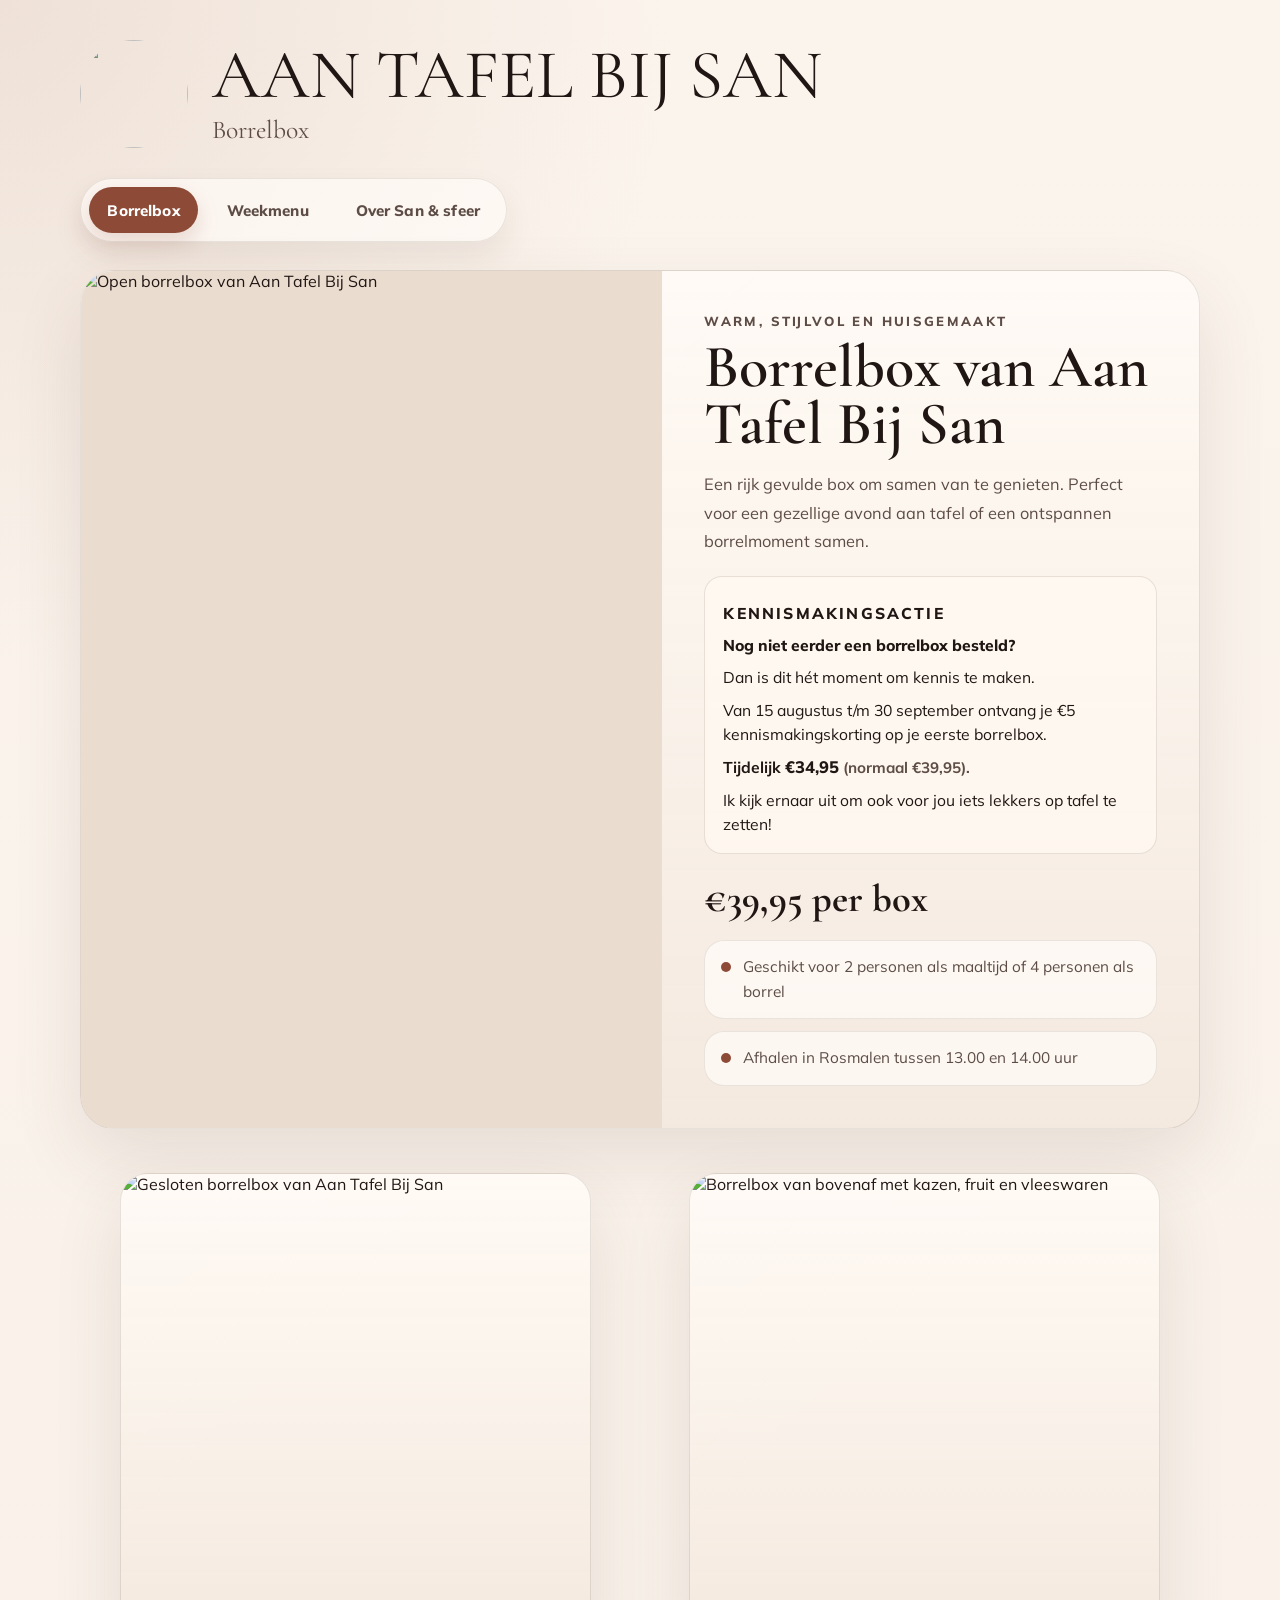
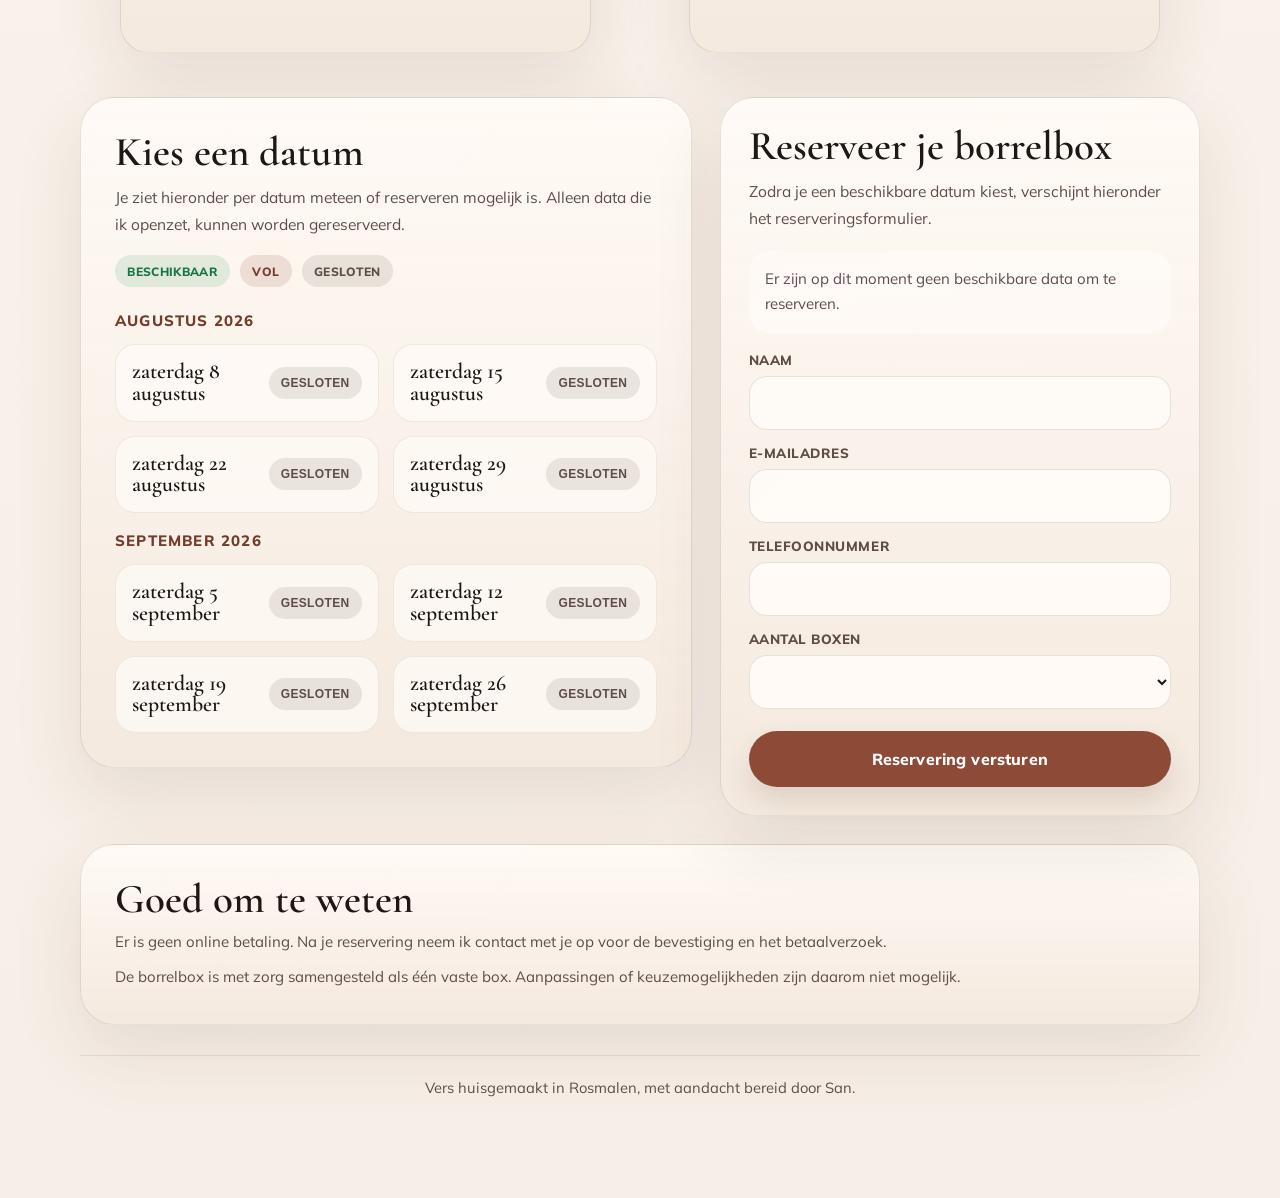
==== index.html @ 5b6b00ec "Make borrelbox the homepage" ====
<!doctype html>
<html lang="nl">
  <head>
    <meta charset="UTF-8" />
    <meta name="viewport" content="width=device-width, initial-scale=1.0" />
    <title>Borrelbox in Rosmalen | Aan Tafel Bij San</title>
    <meta
      name="description"
      content="Reserveer een warme en stijlvolle borrelbox van Aan Tafel Bij San in Rosmalen."
    />
    <link rel="preconnect" href="https://fonts.googleapis.com" />
    <link rel="preconnect" href="https://fonts.gstatic.com" crossorigin />
    <link
      href="https://fonts.googleapis.com/css2?family=Cormorant+Garamond:wght@400;500;600;700&family=Mulish:wght@400;600;700;800&display=swap"
      rel="stylesheet"
    />
    <link rel="stylesheet" href="styles.css?v=20260617-borrelbox" />
    <style>
      .page {
        padding: 40px 0 84px;
      }

      .brand-header {
        margin-bottom: 30px;
      }

      .top-nav {
        display: flex;
        justify-content: flex-start;
        margin: 0 0 28px;
      }

      .top-tabs {
        display: inline-flex;
        flex-wrap: wrap;
        gap: 10px;
        padding: 8px;
        border: 1px solid rgba(63, 42, 34, 0.1);
        border-radius: 999px;
        background: rgba(255, 251, 247, 0.72);
        box-shadow: 0 14px 30px rgba(79, 54, 42, 0.08);
      }

      .top-tab {
        display: inline-flex;
        align-items: center;
        justify-content: center;
        min-height: 46px;
        padding: 0.78rem 1.15rem;
        border-radius: 999px;
        color: var(--muted);
        text-decoration: none;
        font-size: 0.95rem;
        font-weight: 800;
        letter-spacing: 0.01em;
        transition:
          transform 160ms ease,
          background 160ms ease,
          color 160ms ease;
      }

      .top-tab:hover,
      .top-tab:focus-visible {
        transform: translateY(-2px);
        color: var(--ink);
      }

      .top-tab.is-active {
        background: var(--instagram);
        color: #fff;
        box-shadow: 0 10px 22px rgba(141, 74, 54, 0.18);
      }

      .borrel-layout {
        display: grid;
        gap: 28px;
      }

      .borrel-hero,
      .availability-card,
      .reservation-card,
      .borrel-note {
        border: 1px solid var(--line);
        border-radius: 34px;
        box-shadow: var(--shadow);
        background:
          linear-gradient(180deg, rgba(255, 250, 245, 0.96), rgba(243, 232, 221, 0.9)),
          linear-gradient(135deg, rgba(255, 255, 255, 0.35), transparent 40%);
      }

      .borrel-hero {
        display: grid;
        grid-template-columns: minmax(0, 1.04fr) minmax(320px, 0.96fr);
        overflow: hidden;
      }

      .borrel-photo {
        min-height: 100%;
        max-height: 420px;
        background: #eadccf;
      }

      .borrel-photo img {
        display: block;
        width: 100%;
        height: 100%;
        object-fit: cover;
      }

      .borrel-copy {
        padding: clamp(28px, 4vw, 42px);
      }

      .kicker {
        margin: 0;
        color: var(--muted);
        font-size: 0.82rem;
        font-weight: 800;
        letter-spacing: 0.18em;
        text-transform: uppercase;
      }

      .borrel-title {
        margin: 10px 0 0;
        font-family: "Cormorant Garamond", serif;
        font-size: clamp(2.6rem, 4.7vw, 4rem);
        line-height: 0.94;
        font-weight: 600;
      }

      .borrel-intro {
        margin: 18px 0 0;
        color: var(--muted);
        font-size: 1.02rem;
        line-height: 1.75;
      }

      .borrel-promo {
        margin: 20px 0 0;
        padding: 16px 18px;
        border: 1px solid rgba(93, 73, 62, 0.14);
        border-radius: 18px;
        background: rgba(255, 249, 241, 0.78);
        box-shadow: none;
        font-family: "Mulish", sans-serif;
      }

      .borrel-promo[hidden] {
        display: none;
      }

      .promo-kicker {
        margin: 0 0 8px;
        color: var(--accent);
        font-family: "Mulish", sans-serif;
        font-size: 0.76rem;
        font-weight: 800;
        letter-spacing: 0.14em;
        text-transform: uppercase;
      }

      .borrel-promo p {
        margin: 8px 0 0;
        color: var(--ink);
        font-family: "Mulish", sans-serif;
        font-size: 0.98rem;
        line-height: 1.55;
      }

      .borrel-promo strong {
        font-weight: 800;
      }

      .promo-price {
        display: block;
        margin-top: 10px;
        color: var(--ink);
        font-family: "Mulish", sans-serif;
        font-size: 0.98rem;
        font-weight: 700;
        line-height: 1.55;
      }

      .promo-price strong {
        color: var(--accent);
        font-family: "Mulish", sans-serif;
        font-size: 1.04rem;
        font-weight: 800;
        letter-spacing: 0;
      }

      .promo-price span {
        color: var(--muted);
        font-family: "Mulish", sans-serif;
        font-size: 0.95rem;
      }

      .borrel-price {
        margin: 26px 0 0;
        font-family: "Cormorant Garamond", serif;
        font-size: clamp(2rem, 3vw, 2.8rem);
        line-height: 1;
        font-weight: 700;
      }

      .borrel-facts {
        display: grid;
        gap: 12px;
        margin: 22px 0 0;
      }

      .fact-chip {
        display: flex;
        align-items: flex-start;
        gap: 12px;
        padding: 14px 16px;
        border: 1px solid rgba(63, 42, 34, 0.1);
        border-radius: 20px;
        background: rgba(255, 251, 247, 0.76);
      }

      .fact-dot {
        width: 10px;
        height: 10px;
        margin-top: 0.45rem;
        border-radius: 50%;
        background: var(--instagram);
        flex: 0 0 auto;
      }

      .fact-text {
        color: var(--muted);
        font-size: 0.96rem;
        line-height: 1.6;
      }

      .borrel-grid {
        display: grid;
        grid-template-columns: minmax(0, 1.12fr) minmax(320px, 0.88fr);
        gap: 28px;
        align-items: start;
      }

      .borrel-gallery {
        display: grid;
        grid-template-columns: repeat(2, minmax(0, 1fr));
        gap: 18px;
      }

      .gallery-card {
        overflow: hidden;
        border: 1px solid var(--line);
        border-radius: 28px;
        box-shadow: var(--shadow);
        background:
          linear-gradient(180deg, rgba(255, 250, 245, 0.96), rgba(243, 232, 221, 0.9)),
          linear-gradient(135deg, rgba(255, 255, 255, 0.35), transparent 40%);
      }

      .gallery-card img {
        display: block;
        width: 100%;
        aspect-ratio: 1 / 0.82;
        object-fit: cover;
      }

      .gallery-card.is-featured img {
        aspect-ratio: 1 / 1.02;
      }

      .gallery-card.is-packaging img {
        object-fit: cover;
        object-position: center 42%;
      }

      .gallery-copy {
        padding: 16px 18px 18px;
      }

      .gallery-copy p {
        margin: 0;
        color: var(--muted);
        font-size: 0.92rem;
        line-height: 1.6;
      }

      .availability-card,
      .reservation-card,
      .borrel-note {
        padding: clamp(24px, 3.4vw, 34px);
      }

      .section-title {
        margin: 0;
        font-family: "Cormorant Garamond", serif;
        font-size: clamp(2rem, 3.2vw, 2.7rem);
        line-height: 0.98;
        font-weight: 600;
      }

      .section-copy {
        margin: 12px 0 0;
        color: var(--muted);
        font-size: 0.97rem;
        line-height: 1.7;
      }

      .status-legend {
        display: flex;
        flex-wrap: wrap;
        gap: 10px;
        margin-top: 18px;
      }

      .legend-chip,
      .status-chip {
        display: inline-flex;
        align-items: center;
        justify-content: center;
        min-height: 32px;
        padding: 0.42rem 0.76rem;
        border-radius: 999px;
        font-size: 0.75rem;
        font-weight: 800;
        letter-spacing: 0.03em;
        text-transform: uppercase;
      }

      .status-available {
        background: rgba(31, 143, 83, 0.12);
        color: var(--whatsapp-dark);
      }

      .status-full {
        background: rgba(141, 74, 54, 0.14);
        color: var(--instagram-dark);
      }

      .status-closed {
        background: rgba(93, 77, 70, 0.12);
        color: var(--muted);
      }

      .month-groups {
        display: grid;
        gap: 18px;
        margin-top: 24px;
      }

      .month-group {
        display: grid;
        gap: 14px;
      }

      .month-label {
        margin: 0;
        color: var(--instagram-dark);
        font-size: 0.94rem;
        font-weight: 800;
        letter-spacing: 0.08em;
        text-transform: uppercase;
      }

      .date-grid {
        display: grid;
        grid-template-columns: repeat(2, minmax(0, 1fr));
        gap: 14px;
      }

      .date-button {
        width: 100%;
        padding: 16px;
        border: 1px solid rgba(63, 42, 34, 0.08);
        border-radius: 20px;
        background: rgba(255, 251, 247, 0.72);
        color: var(--ink);
        text-align: left;
        cursor: pointer;
        transition:
          transform 160ms ease,
          border-color 160ms ease,
          box-shadow 160ms ease,
          background 160ms ease;
      }

      .date-button:hover,
      .date-button:focus-visible {
        transform: translateY(-2px);
        border-color: rgba(141, 74, 54, 0.16);
        background: rgba(255, 251, 247, 0.84);
        box-shadow: 0 12px 24px rgba(79, 54, 42, 0.06);
      }

      .date-button.is-selected {
        border-color: rgba(141, 74, 54, 0.22);
        background: rgba(255, 251, 247, 0.92);
        box-shadow: 0 14px 26px rgba(79, 54, 42, 0.07);
      }

      .date-button[disabled] {
        cursor: default;
        opacity: 0.92;
      }

      .date-topline {
        display: flex;
        align-items: center;
        justify-content: space-between;
        gap: 12px;
      }

      .date-label {
        font-family: "Cormorant Garamond", serif;
        font-size: 1.36rem;
        font-weight: 600;
        line-height: 1;
      }

      .date-subline {
        margin: 12px 0 0;
        color: var(--muted);
        font-size: 0.84rem;
        font-weight: 800;
        letter-spacing: 0.04em;
        line-height: 1.35;
        text-transform: uppercase;
      }

      .reservation-card {
        position: sticky;
        top: 28px;
        padding: clamp(20px, 3vw, 28px);
      }

      .reservation-placeholder,
      .reservation-info,
      .reservation-confirmation {
        margin-top: 20px;
        padding: 16px;
        border-radius: 20px;
        background: rgba(255, 251, 247, 0.72);
        color: var(--muted);
        font-size: 0.94rem;
        line-height: 1.65;
      }

      .reservation-info,
      .reservation-confirmation {
        border: 1px solid rgba(63, 42, 34, 0.1);
      }

      .reservation-confirmation {
        color: var(--whatsapp-dark);
        background: rgba(31, 143, 83, 0.08);
        border-color: rgba(31, 143, 83, 0.14);
        font-weight: 700;
      }

      .reservation-form {
        display: grid;
        gap: 14px;
        margin-top: 18px;
      }

      .form-row {
        display: grid;
        gap: 8px;
      }

      .form-label {
        color: var(--muted);
        font-size: 0.84rem;
        font-weight: 800;
        letter-spacing: 0.04em;
        text-transform: uppercase;
      }

      .form-input,
      .form-select {
        width: 100%;
        min-height: 54px;
        padding: 0.92rem 1rem;
        border: 1px solid rgba(63, 42, 34, 0.12);
        border-radius: 18px;
        background: rgba(255, 251, 247, 0.95);
        color: var(--ink);
        font: inherit;
      }

      .form-input:focus,
      .form-select:focus {
        outline: 2px solid rgba(141, 74, 54, 0.22);
        outline-offset: 2px;
      }

      .form-help {
        margin: -4px 0 0;
        color: var(--muted);
        font-size: 0.84rem;
        line-height: 1.5;
      }

      .reserve-button {
        display: inline-flex;
        align-items: center;
        justify-content: center;
        width: 100%;
        min-height: 56px;
        padding: 0.95rem 1.4rem;
        border: 0;
        border-radius: 999px;
        background: var(--instagram);
        color: #fff;
        font: inherit;
        font-weight: 800;
        letter-spacing: 0.01em;
        cursor: pointer;
        box-shadow: 0 14px 28px rgba(79, 54, 42, 0.14);
        transition:
          transform 160ms ease,
          background 160ms ease;
      }

      .reserve-button:hover,
      .reserve-button:focus-visible {
        transform: translateY(-2px);
        background: var(--instagram-dark);
      }

      .borrel-note {
        display: grid;
        gap: 10px;
      }

      .borrel-note p {
        margin: 0;
        color: var(--muted);
        font-size: 0.94rem;
        line-height: 1.7;
      }

      .page-footer {
        margin-top: 30px;
        padding: 20px 8px 0;
        border-top: 1px solid rgba(63, 42, 34, 0.1);
        color: var(--muted);
        font-size: 0.92rem;
        line-height: 1.6;
        text-align: center;
      }

      @media (max-width: 960px) {
        .borrel-hero,
        .borrel-grid,
        .borrel-gallery {
          grid-template-columns: 1fr;
        }

        .reservation-card {
          position: static;
        }
      }

      @media (max-width: 640px) {
        .page {
          padding-top: 28px;
          padding-bottom: 52px;
        }

        .date-grid {
          grid-template-columns: 1fr;
        }
      }
    </style>
    <script async src="https://www.googletagmanager.com/gtag/js?id=G-EJPSFYHC73"></script>
    <script>
      window.dataLayer = window.dataLayer || [];
      function gtag() {
        dataLayer.push(arguments);
      }
      gtag("js", new Date());
      gtag("config", "G-EJPSFYHC73");
    </script>
  </head>
  <body>
    <main class="page">
      <header class="brand-header">
        <div class="brand-seal" aria-hidden="true">
          <img src="brand-seal.png" alt="" />
        </div>
        <div class="brand-copy">
          <h1>Aan Tafel Bij San</h1>
          <p class="subtitle">Borrelbox</p>
        </div>
      </header>

      <div class="top-nav" aria-label="Navigatie">
        <nav class="top-tabs">
          <a class="top-tab is-active" href="index.html">Borrelbox</a>
          <a class="top-tab" href="weekmenu.html">Weekmenu</a>
          <a class="top-tab" href="over-san.html">Over San &amp; sfeer</a>
        </nav>
      </div>

      <section class="borrel-layout">
        <section class="borrel-hero" aria-labelledby="borrelboxTitle">
          <div class="borrel-photo">
            <img src="borrelbox-hero-new.png" alt="Open borrelbox van Aan Tafel Bij San" />
          </div>

          <div class="borrel-copy">
            <p class="kicker">Warm, stijlvol en huisgemaakt</p>
            <h2 class="borrel-title" id="borrelboxTitle">Borrelbox van Aan Tafel Bij San</h2>
            <p class="borrel-intro">
              Een rijk gevulde box om samen van te genieten. Perfect voor een gezellige
              avond aan tafel of een ontspannen borrelmoment samen.
            </p>
            <div
              class="borrel-promo"
              id="borrelPromo"
              data-show-from="2026-08-09"
              hidden
            >
              <p class="promo-kicker">Kennismakingsactie</p>
              <p><strong>Nog niet eerder een borrelbox besteld?</strong></p>
              <p>Dan is dit hét moment om kennis te maken.</p>
              <p>
                Van 15 augustus t/m 30 september ontvang je €5 kennismakingskorting
                op je eerste borrelbox.
              </p>
              <p class="promo-price">
                Tijdelijk <strong>€34,95</strong> <span>(normaal €39,95).</span>
              </p>
              <p>Ik kijk ernaar uit om ook voor jou iets lekkers op tafel te zetten!</p>
            </div>
            <p class="borrel-price">€39,95 per box</p>

            <div class="borrel-facts">
              <div class="fact-chip">
                <span class="fact-dot" aria-hidden="true"></span>
                <div class="fact-text">Geschikt voor 2 personen als maaltijd of 4 personen als borrel</div>
              </div>
              <div class="fact-chip">
                <span class="fact-dot" aria-hidden="true"></span>
                <div class="fact-text">Afhalen in Rosmalen tussen 13.00 en 14.00 uur</div>
              </div>
            </div>
          </div>
        </section>

        <section class="borrel-gallery" aria-label="Borrelbox sfeerfoto's">
          <figure class="gallery-card is-packaging">
            <img src="borrelbox-verpakking.jpeg" alt="Gesloten borrelbox van Aan Tafel Bij San" />
          </figure>

          <figure class="gallery-card is-featured">
            <img src="borrelbox-right-new.png" alt="Borrelbox van bovenaf met kazen, fruit en vleeswaren" />
          </figure>
        </section>

        <section class="borrel-grid">
          <section class="availability-card" aria-labelledby="availabilityTitle">
            <h3 class="section-title" id="availabilityTitle">Kies een datum</h3>
            <p class="section-copy">
              Je ziet hieronder per datum meteen of reserveren mogelijk is.
              Alleen data die ik openzet, kunnen worden gereserveerd.
            </p>

            <div class="status-legend" aria-label="Legenda">
              <span class="legend-chip status-available">Beschikbaar</span>
              <span class="legend-chip status-full">Vol</span>
              <span class="legend-chip status-closed">Gesloten</span>
            </div>

            <div class="month-groups" id="monthGroups"></div>
          </section>

          <aside class="reservation-card" aria-labelledby="reservationTitle">
            <h3 class="section-title" id="reservationTitle">Reserveer je borrelbox</h3>
            <p class="section-copy">
              Zodra je een beschikbare datum kiest, verschijnt hieronder het reserveringsformulier.
            </p>

            <div class="reservation-placeholder" id="reservationPlaceholder">
              Selecteer eerst een beschikbare datum.
            </div>

            <div class="reservation-info" id="reservationInfo" hidden></div>

            <form class="reservation-form" id="reservationForm" hidden>
              <input type="hidden" name="_subject" value="Nieuwe reservering borrelbox" />
              <input type="hidden" name="_captcha" value="false" />
              <input type="text" name="_honey" tabindex="-1" autocomplete="off" hidden />

              <div class="form-row">
                <label class="form-label" for="reservationName">Naam</label>
                <input class="form-input" id="reservationName" name="name" type="text" required />
              </div>

              <div class="form-row">
                <label class="form-label" for="reservationEmail">E-mailadres</label>
                <input class="form-input" id="reservationEmail" name="email" type="email" required />
              </div>

              <div class="form-row">
                <label class="form-label" for="reservationPhone">Telefoonnummer</label>
                <input class="form-input" id="reservationPhone" name="phone" type="tel" required />
              </div>

              <div class="form-row">
                <label class="form-label" for="reservationQuantity">Aantal boxen</label>
                <select class="form-select" id="reservationQuantity" name="quantity" required></select>
                <p class="form-help" id="quantityHelp"></p>
              </div>

              <button class="reserve-button" id="reservationSubmit" type="submit">Reservering versturen</button>
            </form>

            <div class="reservation-confirmation" id="reservationConfirmation" hidden>
              Bedankt voor je reservering. Ik neem contact met je op voor de bevestiging en het betaalverzoek.
            </div>
          </aside>
        </section>

        <section class="borrel-note" aria-labelledby="borrelNoteTitle">
          <h3 class="section-title" id="borrelNoteTitle">Goed om te weten</h3>
          <p>Er is geen online betaling. Na je reservering neem ik contact met je op voor de bevestiging en het betaalverzoek.</p>
          <p>De borrelbox is met zorg samengesteld als één vaste box. Aanpassingen of keuzemogelijkheden zijn daarom niet mogelijk.</p>
        </section>
      </section>

      <p class="page-footer">Vers huisgemaakt in Rosmalen, met aandacht bereid door San.</p>
    </main>

    <script src="borrelbox.js?v=20260825-closed-0829"></script>
  </body>
</html>
---- styles.css ----
:root {
  --bg: #f7efe7;
  --paper: rgba(255, 250, 245, 0.78);
  --paper-strong: #f2e4d8;
  --ink: #201613;
  --muted: #5d4d46;
  --line: rgba(63, 42, 34, 0.12);
  --shadow: 0 28px 70px rgba(79, 54, 42, 0.11);
  --whatsapp: #1f8f53;
  --whatsapp-dark: #187444;
  --instagram: #8d4a36;
  --instagram-dark: #743b2b;
}

* {
  box-sizing: border-box;
}

body {
  margin: 0;
  min-height: 100vh;
  background:
    radial-gradient(circle at top left, rgba(207, 176, 158, 0.28), transparent 22%),
    linear-gradient(180deg, #fbf4ed 0%, #f7efe7 100%);
  color: var(--ink);
  font-family: "Mulish", sans-serif;
}

.page {
  width: min(1120px, calc(100% - 32px));
  margin: 0 auto;
  padding: 28px 0 56px;
}

.brand-header,
.hero-layout {
  display: grid;
  gap: 24px;
}

.brand-header {
  grid-template-columns: 108px minmax(0, 1fr);
  align-items: center;
  gap: 24px;
  margin-bottom: 40px;
}

.brand-seal {
  width: 108px;
  height: 108px;
  border-radius: 50%;
  overflow: hidden;
}

.brand-seal img {
  width: 100%;
  height: 100%;
  object-fit: cover;
  display: block;
}

.brand-copy {
  min-width: 0;
}

h1,
.subtitle,
.week-line,
.price,
.payment-note {
  font-family: "Cormorant Garamond", serif;
}

h1 {
  margin: 0;
  font-size: clamp(2.8rem, 5.4vw, 4.6rem);
  line-height: 0.9;
  font-weight: 400;
  text-transform: uppercase;
}

.subtitle {
  margin: 10px 0 0;
  font-size: clamp(1.25rem, 2vw, 1.8rem);
  line-height: 1.08;
  color: var(--muted);
}

.preview-note {
  display: none;
  align-items: center;
  margin: 14px 0 0;
  padding: 0.45rem 0.8rem;
  border-radius: 999px;
  background: rgba(141, 74, 54, 0.08);
  color: var(--instagram-dark);
  font-size: 0.82rem;
  font-weight: 700;
  letter-spacing: 0.02em;
}

.preview-note.is-visible {
  display: inline-flex;
}

.hero-layout {
  grid-template-columns: minmax(0, 1.15fr) minmax(280px, 0.85fr);
  align-items: start;
  gap: 28px;
}

.menu-card,
.order-card {
  border: 1px solid var(--line);
  box-shadow: var(--shadow);
}

.menu-card {
  padding: clamp(34px, 5vw, 54px);
  border-radius: 34px;
  background:
    linear-gradient(180deg, rgba(255, 250, 245, 0.96), rgba(243, 232, 221, 0.9)),
    linear-gradient(135deg, rgba(255, 255, 255, 0.35), transparent 40%);
  text-align: center;
}

.week-line {
  margin: 0;
  font-size: clamp(1.7rem, 3vw, 2.3rem);
  line-height: 1;
  color: var(--muted);
  letter-spacing: 0.01em;
  text-wrap: balance;
}

.local-note {
  margin: 16px 0 0;
  color: var(--muted);
  font-size: 0.95rem;
  letter-spacing: 0.04em;
  text-transform: uppercase;
}

.tagline {
  margin: 30px 0 0;
  font-size: clamp(1.35rem, 2vw, 1.62rem);
  font-style: italic;
  font-weight: 800;
  text-wrap: balance;
}

.menu-sentence {
  margin: 62px auto 0;
  max-width: 38ch;
  font-family: "Mulish", sans-serif;
  font-size: clamp(1.14rem, 1.45vw, 1.38rem);
  font-weight: 400;
  line-height: 1.5;
  color: var(--muted);
  text-wrap: balance;
  hyphens: auto;
}

.menu-sentence span {
  display: block;
}

#menuDishTitle {
  max-width: 100%;
  margin: 0 auto;
  color: var(--muted);
  font-weight: 400;
  line-height: inherit;
}

#menuDishDescription {
  max-width: 100%;
  margin: 0.35rem auto 0;
  font-size: inherit;
  line-height: inherit;
}

.invitation {
  margin: 38px 0 0;
  font-size: clamp(1.4rem, 2.1vw, 1.7rem);
  font-style: italic;
  font-weight: 800;
  text-wrap: balance;
}

.order-card {
  padding: 32px;
  border-radius: 30px;
  background: linear-gradient(180deg, rgba(255, 251, 247, 0.92), rgba(247, 239, 231, 0.82));
  backdrop-filter: blur(10px);
}

.order-label {
  margin: 0 0 10px;
  text-transform: uppercase;
  letter-spacing: 0.18em;
  font-size: 0.78rem;
  font-weight: 800;
  color: var(--muted);
}

.price {
  margin: 0;
  font-size: clamp(1.9rem, 2.5vw, 2.5rem);
  line-height: 1;
  font-weight: 700;
  text-wrap: balance;
}

.payment-note {
  margin: 4px 0 0;
  font-size: clamp(1.3rem, 1.8vw, 1.65rem);
  line-height: 1.08;
  font-style: italic;
  text-wrap: balance;
}

.details-list {
  margin: 24px 0 0;
  padding-left: 1.2rem;
  color: var(--muted);
  font-size: 0.96rem;
  line-height: 1.7;
}

.details-list li {
  margin: 8px 0;
}

.action-group {
  margin-top: 26px;
}

.whatsapp-button {
  display: inline-flex;
  align-items: center;
  justify-content: center;
  width: 100%;
  min-height: 56px;
  padding: 0.95rem 1.4rem;
  border-radius: 999px;
  background: var(--whatsapp);
  color: #fff;
  text-decoration: none;
  font-weight: 800;
  letter-spacing: 0.01em;
  box-shadow: 0 14px 32px rgba(31, 143, 83, 0.18);
  transition:
    transform 160ms ease,
    background 160ms ease;
}

.whatsapp-button:hover,
.whatsapp-button:focus-visible {
  transform: translateY(-2px);
  background: var(--whatsapp-dark);
}

.trust-note {
  margin: 12px 0 0;
  color: var(--muted);
  font-size: 0.92rem;
  line-height: 1.55;
  text-align: center;
}


.social-block {
  width: 100%;
  margin-top: 22px;
  padding: 18px 20px 20px;
  border: 1px solid rgba(141, 74, 54, 0.1);
  border-radius: 22px;
  background:
    linear-gradient(180deg, rgba(255, 251, 247, 0.96), rgba(245, 235, 227, 0.88)),
    linear-gradient(135deg, rgba(255, 255, 255, 0.35), transparent 55%);
  box-shadow: inset 0 1px 0 rgba(255, 255, 255, 0.55);
  display: flex;
  flex-direction: column;
  align-items: center;
  gap: 10px;
  text-align: center;
}

.social-label {
  margin: 0;
  color: var(--muted);
  font-size: 0.95rem;
  font-weight: 700;
  line-height: 1.4;
}

.social-note {
  margin: 0;
  max-width: 28ch;
  color: var(--muted);
  font-size: 0.92rem;
  line-height: 1.5;
}

.instagram-link {
  display: inline-flex;
  align-items: center;
  justify-content: center;
  width: 52px;
  height: 52px;
  min-height: 52px;
  padding: 0;
  border: 1px solid rgba(178, 83, 110, 0.14);
  border-radius: 50%;
  background: linear-gradient(180deg, rgba(255, 251, 247, 0.98), rgba(249, 239, 233, 0.96));
  color: var(--instagram);
  text-decoration: none;
  box-shadow: 0 10px 20px rgba(141, 74, 54, 0.08);
  transition:
    transform 160ms ease,
    border-color 160ms ease,
    color 160ms ease,
    box-shadow 160ms ease,
    background 160ms ease;
}

.instagram-link svg {
  width: 23px;
  height: 23px;
  fill: currentColor;
}

.instagram-link:hover,
.instagram-link:focus-visible {
  transform: translateY(-2px);
  border-color: rgba(178, 83, 110, 0.28);
  color: var(--instagram-dark);
  background: linear-gradient(180deg, rgba(255, 247, 245, 1), rgba(247, 234, 227, 0.98));
  box-shadow: 0 14px 24px rgba(141, 74, 54, 0.12);
}

code {
  font-family: ui-monospace, SFMono-Regular, Menlo, monospace;
}

@media (max-width: 860px) {
  .brand-header,
  .hero-layout {
    grid-template-columns: 1fr;
  }

  .brand-header {
    justify-items: center;
    text-align: center;
    gap: 18px;
  }

  .preview-note {
    justify-content: center;
  }

  h1 {
    font-size: clamp(2.4rem, 9vw, 4rem);
  }
}

@media (max-width: 640px) {
  .page {
    width: min(100% - 20px, 1120px);
    padding-top: 18px;
  }

  .menu-card,
  .order-card {
    border-radius: 24px;
  }

  .menu-card {
    padding: 26px 20px;
  }

  .menu-sentence {
    margin-top: 44px;
  }
}
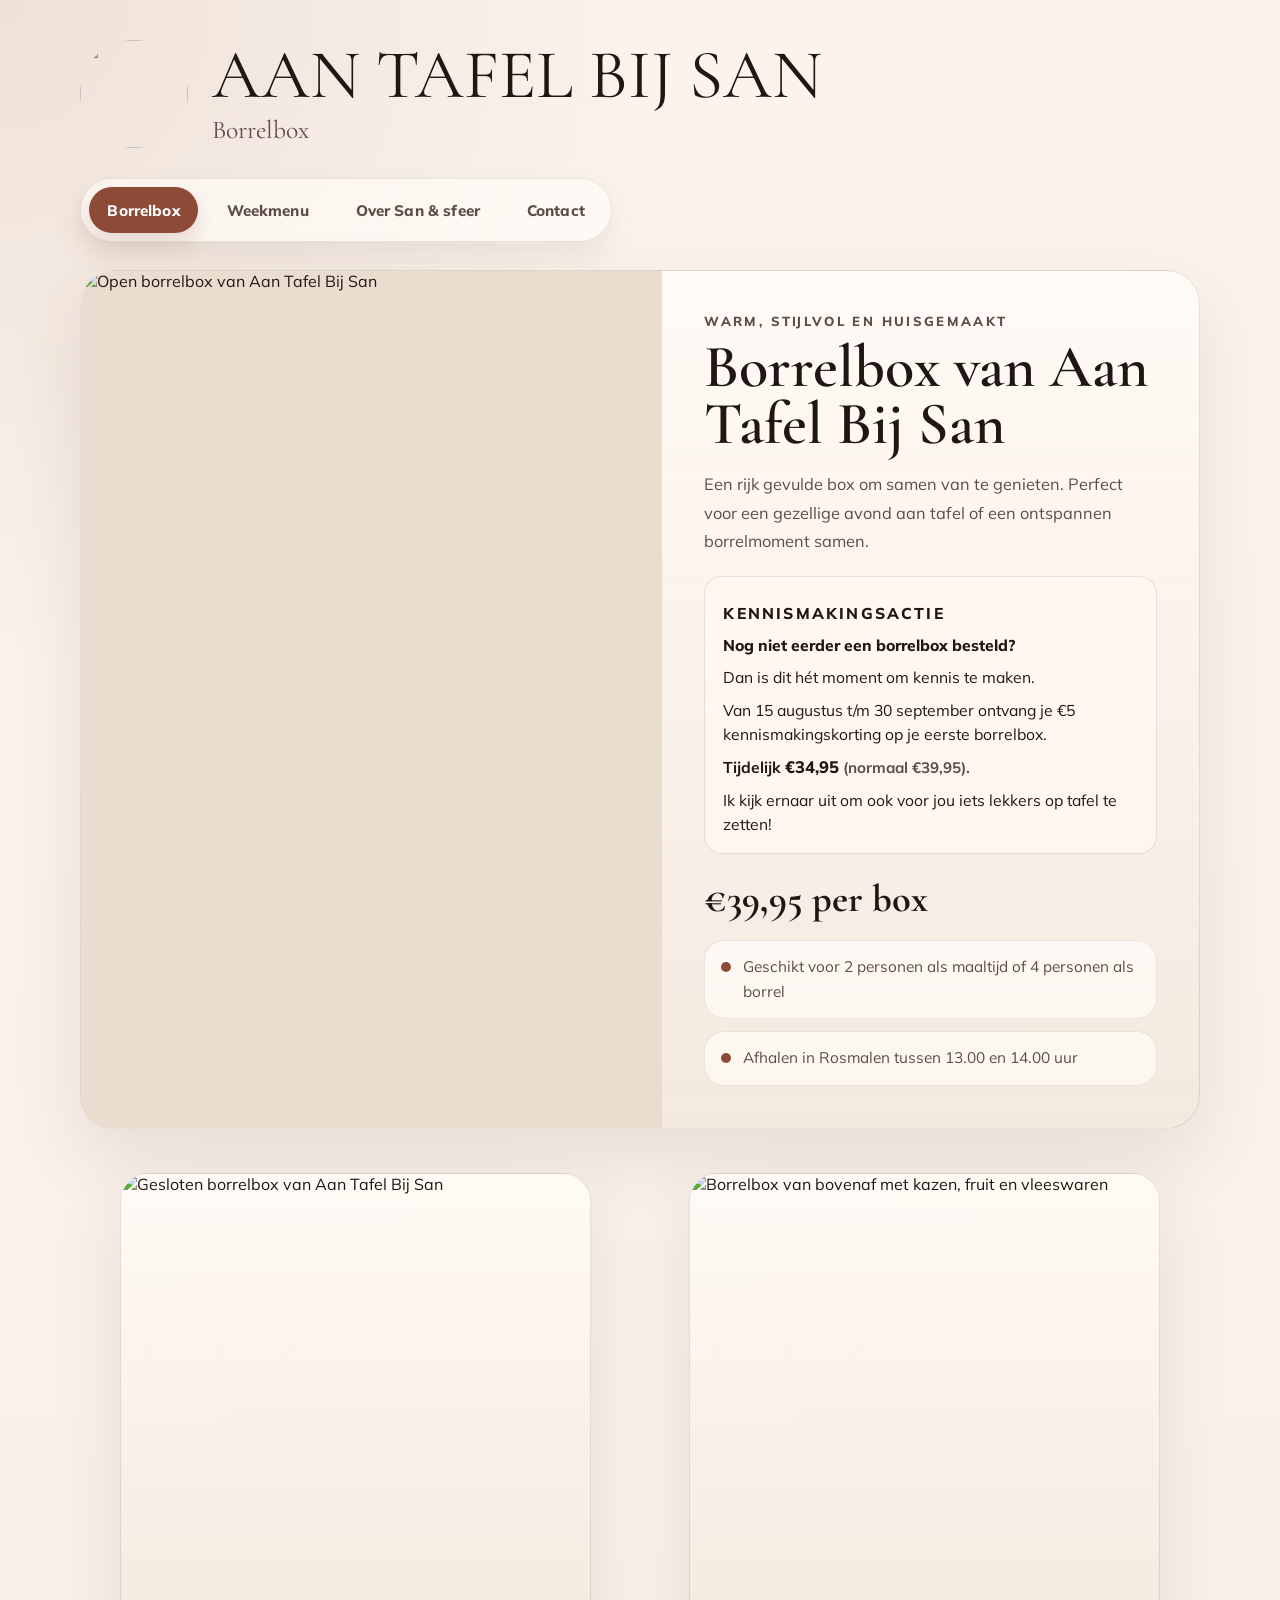
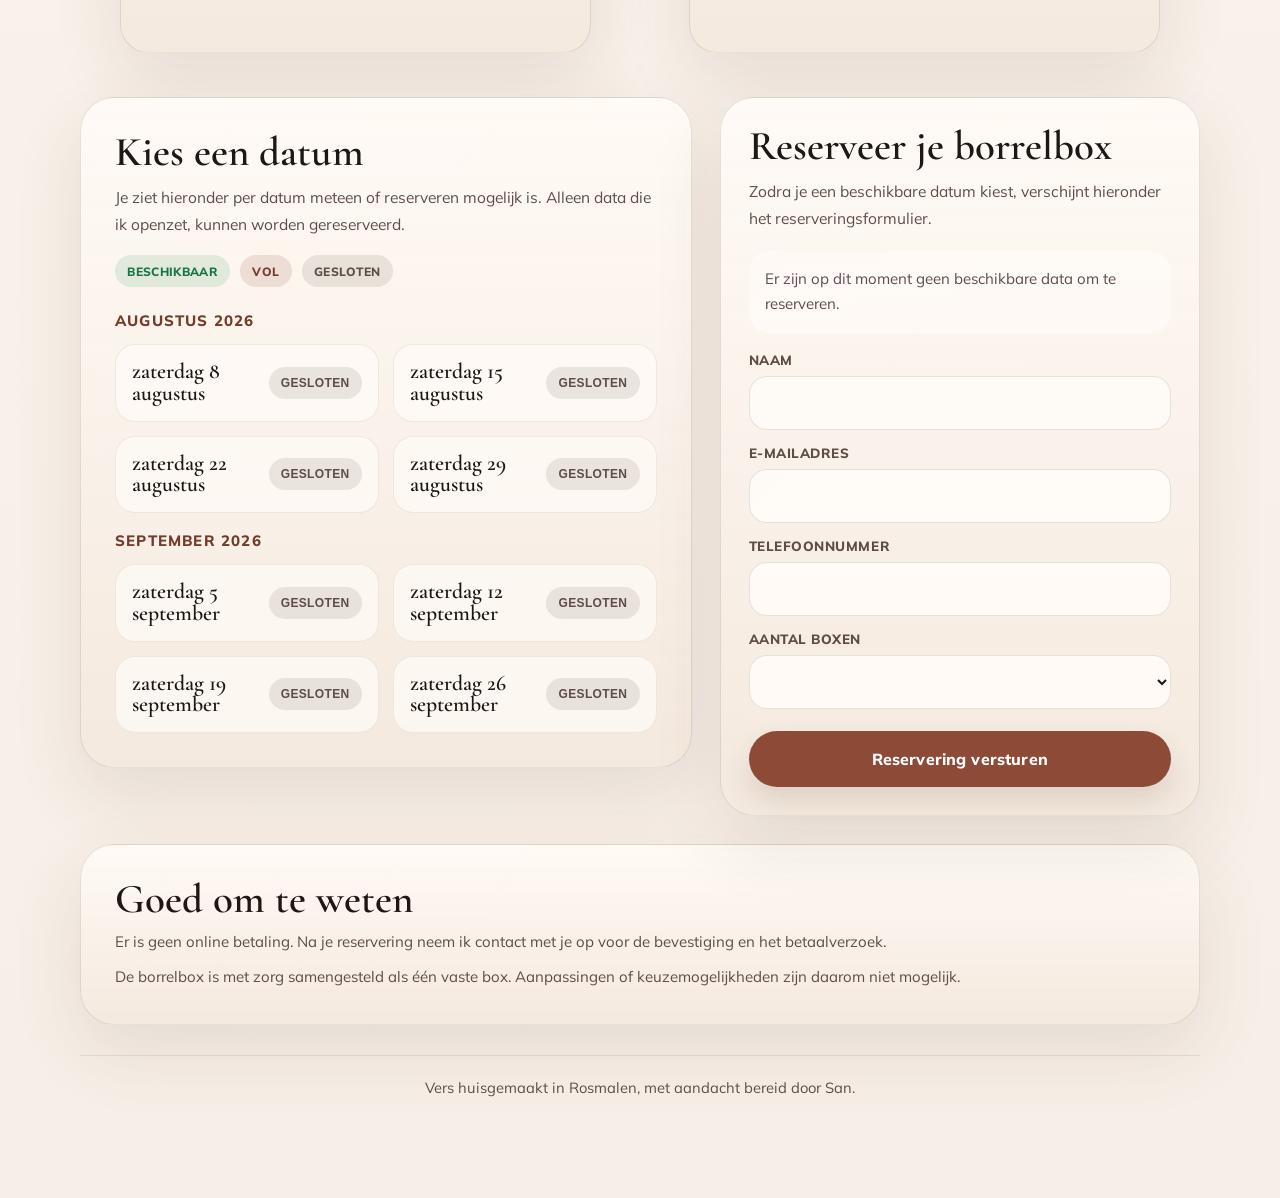
==== commit 72a3ba4a: "Add contact page" ====
--- a/index.html
+++ b/index.html
@@ -599,6 +599,7 @@
           <a class="top-tab is-active" href="index.html">Borrelbox</a>
           <a class="top-tab" href="weekmenu.html">Weekmenu</a>
           <a class="top-tab" href="over-san.html">Over San &amp; sfeer</a>
+          <a class="top-tab" href="contact.html">Contact</a>
         </nav>
       </div>
 
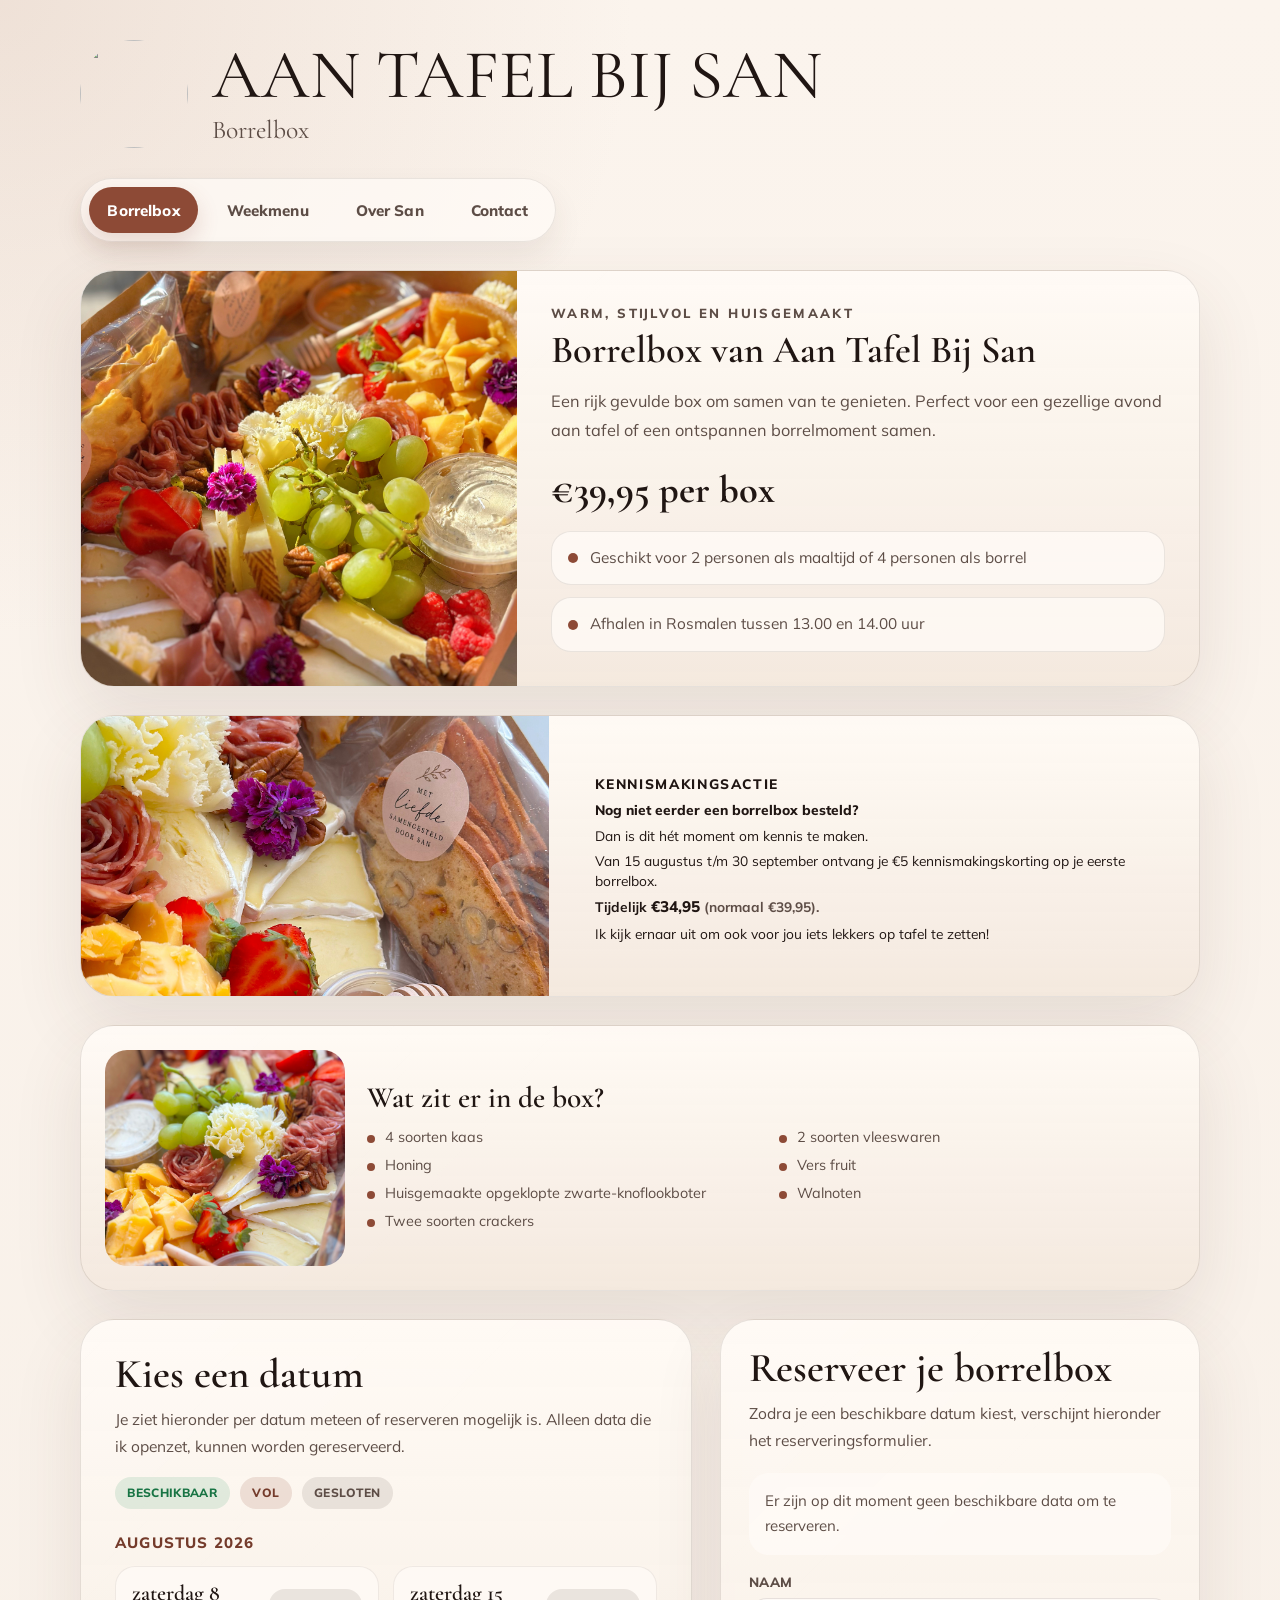
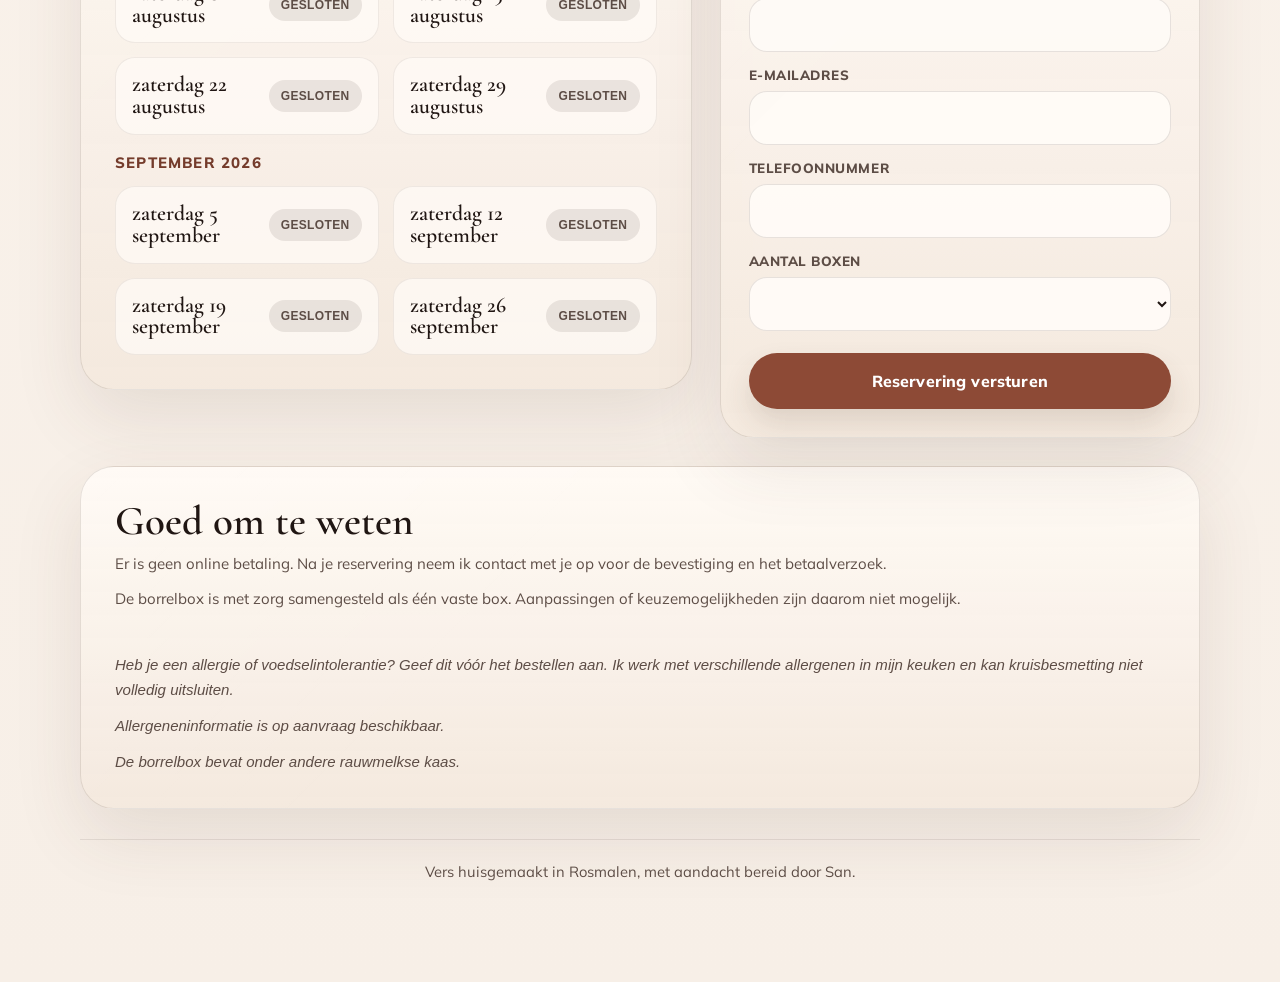
==== commit b20323ca: "Update borrelbox page design" ====
--- a/index.html
+++ b/index.html
@@ -77,6 +77,8 @@
       }
 
       .borrel-hero,
+      .borrel-promo,
+      .contents-card,
       .availability-card,
       .reservation-card,
       .borrel-note {
@@ -90,13 +92,13 @@
 
       .borrel-hero {
         display: grid;
-        grid-template-columns: minmax(0, 1.04fr) minmax(320px, 0.96fr);
+        grid-template-columns: minmax(0, 0.78fr) minmax(320px, 1.22fr);
         overflow: hidden;
       }
 
       .borrel-photo {
         min-height: 100%;
-        max-height: 420px;
+        max-height: 250px;
         background: #eadccf;
       }
 
@@ -108,7 +110,7 @@
       }
 
       .borrel-copy {
-        padding: clamp(28px, 4vw, 42px);
+        padding: clamp(24px, 3.4vw, 34px);
       }
 
       .kicker {
@@ -123,8 +125,8 @@
       .borrel-title {
         margin: 10px 0 0;
         font-family: "Cormorant Garamond", serif;
-        font-size: clamp(2.6rem, 4.7vw, 4rem);
-        line-height: 0.94;
+        font-size: clamp(1.85rem, 3vw, 2.55rem);
+        line-height: 1;
         font-weight: 600;
       }
 
@@ -136,12 +138,11 @@
       }
 
       .borrel-promo {
-        margin: 20px 0 0;
-        padding: 16px 18px;
-        border: 1px solid rgba(93, 73, 62, 0.14);
-        border-radius: 18px;
-        background: rgba(255, 249, 241, 0.78);
-        box-shadow: none;
+        display: grid;
+        grid-template-columns: minmax(220px, 0.85fr) minmax(0, 1.15fr);
+        gap: 16px;
+        align-items: center;
+        overflow: hidden;
         font-family: "Mulish", sans-serif;
       }
 
@@ -149,22 +150,40 @@
         display: none;
       }
 
+      .promo-photo {
+        height: 100%;
+        min-height: 220px;
+        max-height: 280px;
+        background: #eadccf;
+      }
+
+      .promo-photo img {
+        display: block;
+        width: 100%;
+        height: 100%;
+        object-fit: cover;
+      }
+
+      .promo-copy {
+        padding: clamp(20px, 2.8vw, 30px);
+      }
+
       .promo-kicker {
-        margin: 0 0 8px;
+        margin: 0 0 7px;
         color: var(--accent);
         font-family: "Mulish", sans-serif;
-        font-size: 0.76rem;
-        font-weight: 800;
-        letter-spacing: 0.14em;
+        font-size: 0.68rem;
+        font-weight: 800;
+        letter-spacing: 0.12em;
         text-transform: uppercase;
       }
 
       .borrel-promo p {
-        margin: 8px 0 0;
+        margin: 6px 0 0;
         color: var(--ink);
         font-family: "Mulish", sans-serif;
-        font-size: 0.98rem;
-        line-height: 1.55;
+        font-size: 0.86rem;
+        line-height: 1.42;
       }
 
       .borrel-promo strong {
@@ -173,18 +192,18 @@
 
       .promo-price {
         display: block;
-        margin-top: 10px;
+        margin-top: 8px;
         color: var(--ink);
         font-family: "Mulish", sans-serif;
-        font-size: 0.98rem;
+        font-size: 0.88rem;
         font-weight: 700;
-        line-height: 1.55;
+        line-height: 1.45;
       }
 
       .promo-price strong {
         color: var(--accent);
         font-family: "Mulish", sans-serif;
-        font-size: 1.04rem;
+        font-size: 0.96rem;
         font-weight: 800;
         letter-spacing: 0;
       }
@@ -192,7 +211,7 @@
       .promo-price span {
         color: var(--muted);
         font-family: "Mulish", sans-serif;
-        font-size: 0.95rem;
+        font-size: 0.86rem;
       }
 
       .borrel-price {
@@ -243,7 +262,7 @@
 
       .borrel-gallery {
         display: grid;
-        grid-template-columns: repeat(2, minmax(0, 1fr));
+        grid-template-columns: repeat(3, minmax(0, 1fr));
         gap: 18px;
       }
 
@@ -260,12 +279,13 @@
       .gallery-card img {
         display: block;
         width: 100%;
-        aspect-ratio: 1 / 0.82;
+        max-height: 190px;
+        aspect-ratio: 1 / 0.56;
         object-fit: cover;
       }
 
       .gallery-card.is-featured img {
-        aspect-ratio: 1 / 1.02;
+        aspect-ratio: 1 / 0.56;
       }
 
       .gallery-card.is-packaging img {
@@ -286,8 +306,68 @@
 
       .availability-card,
       .reservation-card,
+      .contents-card,
       .borrel-note {
         padding: clamp(24px, 3.4vw, 34px);
+      }
+
+      .contents-list {
+        display: grid;
+        grid-template-columns: repeat(2, minmax(0, 1fr));
+        gap: 7px 16px;
+        margin: 14px 0 0;
+        padding: 0;
+        list-style: none;
+      }
+
+      .contents-card {
+        display: grid;
+        grid-template-columns: minmax(180px, 240px) minmax(0, 1fr);
+        gap: 22px;
+        align-items: center;
+        padding: clamp(18px, 2.4vw, 24px);
+      }
+
+      .contents-card .section-title {
+        font-size: clamp(1.55rem, 2.3vw, 2rem);
+      }
+
+      .contents-list li {
+        display: flex;
+        gap: 10px;
+        align-items: flex-start;
+        color: var(--muted);
+        font-size: 0.9rem;
+        line-height: 1.45;
+      }
+
+      .contents-list li::before {
+        content: "";
+        width: 8px;
+        height: 8px;
+        margin-top: 0.5rem;
+        border-radius: 50%;
+        background: var(--instagram);
+        flex: 0 0 auto;
+      }
+
+      .contents-photo {
+        overflow: hidden;
+        border-radius: 22px;
+        min-height: 0;
+        max-width: 240px;
+        background: #eadccf;
+      }
+
+      .contents-photo img {
+        display: block;
+        width: 100%;
+        aspect-ratio: 1 / 0.9;
+        object-fit: cover;
+      }
+
+      .contents-copy {
+        padding: 0;
       }
 
       .section-title {
@@ -539,6 +619,10 @@
         line-height: 1.7;
       }
 
+      .borrel-note .allergen-note {
+        font-style: italic;
+      }
+
       .page-footer {
         margin-top: 30px;
         padding: 20px 8px 0;
@@ -551,9 +635,19 @@
 
       @media (max-width: 960px) {
         .borrel-hero,
+        .borrel-promo,
         .borrel-grid,
         .borrel-gallery {
           grid-template-columns: 1fr;
+        }
+
+        .borrel-photo {
+          max-height: 240px;
+        }
+
+        .promo-photo {
+          min-height: 220px;
+          max-height: 260px;
         }
 
         .reservation-card {
@@ -569,6 +663,15 @@
 
         .date-grid {
           grid-template-columns: 1fr;
+        }
+
+        .contents-card,
+        .contents-list {
+          grid-template-columns: 1fr;
+        }
+
+        .contents-photo {
+          max-width: none;
         }
       }
     </style>
@@ -598,7 +701,7 @@
         <nav class="top-tabs">
           <a class="top-tab is-active" href="index.html">Borrelbox</a>
           <a class="top-tab" href="weekmenu.html">Weekmenu</a>
-          <a class="top-tab" href="over-san.html">Over San &amp; sfeer</a>
+          <a class="top-tab" href="over-san.html">Over San</a>
           <a class="top-tab" href="contact.html">Contact</a>
         </nav>
       </div>
@@ -606,7 +709,7 @@
       <section class="borrel-layout">
         <section class="borrel-hero" aria-labelledby="borrelboxTitle">
           <div class="borrel-photo">
-            <img src="borrelbox-hero-new.png" alt="Open borrelbox van Aan Tafel Bij San" />
+            <img src="borrelbox-overzicht.jpg" alt="Open borrelbox van Aan Tafel Bij San" />
           </div>
 
           <div class="borrel-copy">
@@ -616,24 +719,6 @@
               Een rijk gevulde box om samen van te genieten. Perfect voor een gezellige
               avond aan tafel of een ontspannen borrelmoment samen.
             </p>
-            <div
-              class="borrel-promo"
-              id="borrelPromo"
-              data-show-from="2026-08-09"
-              hidden
-            >
-              <p class="promo-kicker">Kennismakingsactie</p>
-              <p><strong>Nog niet eerder een borrelbox besteld?</strong></p>
-              <p>Dan is dit hét moment om kennis te maken.</p>
-              <p>
-                Van 15 augustus t/m 30 september ontvang je €5 kennismakingskorting
-                op je eerste borrelbox.
-              </p>
-              <p class="promo-price">
-                Tijdelijk <strong>€34,95</strong> <span>(normaal €39,95).</span>
-              </p>
-              <p>Ik kijk ernaar uit om ook voor jou iets lekkers op tafel te zetten!</p>
-            </div>
             <p class="borrel-price">€39,95 per box</p>
 
             <div class="borrel-facts">
@@ -649,14 +734,48 @@
           </div>
         </section>
 
-        <section class="borrel-gallery" aria-label="Borrelbox sfeerfoto's">
-          <figure class="gallery-card is-packaging">
-            <img src="borrelbox-verpakking.jpeg" alt="Gesloten borrelbox van Aan Tafel Bij San" />
-          </figure>
-
-          <figure class="gallery-card is-featured">
-            <img src="borrelbox-right-new.png" alt="Borrelbox van bovenaf met kazen, fruit en vleeswaren" />
-          </figure>
+        <section
+          class="borrel-promo"
+          id="borrelPromo"
+          data-show-from="2026-08-09"
+          hidden
+        >
+          <div class="promo-photo">
+            <img src="borrelbox-detail-liefde.jpg" alt="Borrelbox met kazen, fruit en vleeswaren" />
+          </div>
+
+          <div class="promo-copy">
+            <p class="promo-kicker">Kennismakingsactie</p>
+            <p><strong>Nog niet eerder een borrelbox besteld?</strong></p>
+            <p>Dan is dit hét moment om kennis te maken.</p>
+            <p>
+              Van 15 augustus t/m 30 september ontvang je €5 kennismakingskorting
+              op je eerste borrelbox.
+            </p>
+            <p class="promo-price">
+              Tijdelijk <strong>€34,95</strong> <span>(normaal €39,95).</span>
+            </p>
+            <p>Ik kijk ernaar uit om ook voor jou iets lekkers op tafel te zetten!</p>
+          </div>
+        </section>
+
+        <section class="contents-card" aria-labelledby="contentsTitle">
+          <div class="contents-photo">
+            <img src="borrelbox-kaas-fruit.jpg" alt="Borrelbox met kaas, fruit, vleeswaren en bloemen" />
+          </div>
+
+          <div class="contents-copy">
+            <h3 class="section-title" id="contentsTitle">Wat zit er in de box?</h3>
+            <ul class="contents-list">
+              <li>4 soorten kaas</li>
+              <li>2 soorten vleeswaren</li>
+              <li>Honing</li>
+              <li>Vers fruit</li>
+              <li>Huisgemaakte opgeklopte zwarte-knoflookboter</li>
+              <li>Walnoten</li>
+              <li>Twee soorten crackers</li>
+            </ul>
+          </div>
         </section>
 
         <section class="borrel-grid">
@@ -727,6 +846,10 @@
           <h3 class="section-title" id="borrelNoteTitle">Goed om te weten</h3>
           <p>Er is geen online betaling. Na je reservering neem ik contact met je op voor de bevestiging en het betaalverzoek.</p>
           <p>De borrelbox is met zorg samengesteld als één vaste box. Aanpassingen of keuzemogelijkheden zijn daarom niet mogelijk.</p>
+          <br />
+          <p class="allergen-note">Heb je een allergie of voedselintolerantie? Geef dit vóór het bestellen aan. Ik werk met verschillende allergenen in mijn keuken en kan kruisbesmetting niet volledig uitsluiten.</p>
+          <p class="allergen-note">Allergeneninformatie is op aanvraag beschikbaar.</p>
+          <p class="allergen-note">De borrelbox bevat onder andere rauwmelkse kaas.</p>
         </section>
       </section>
 
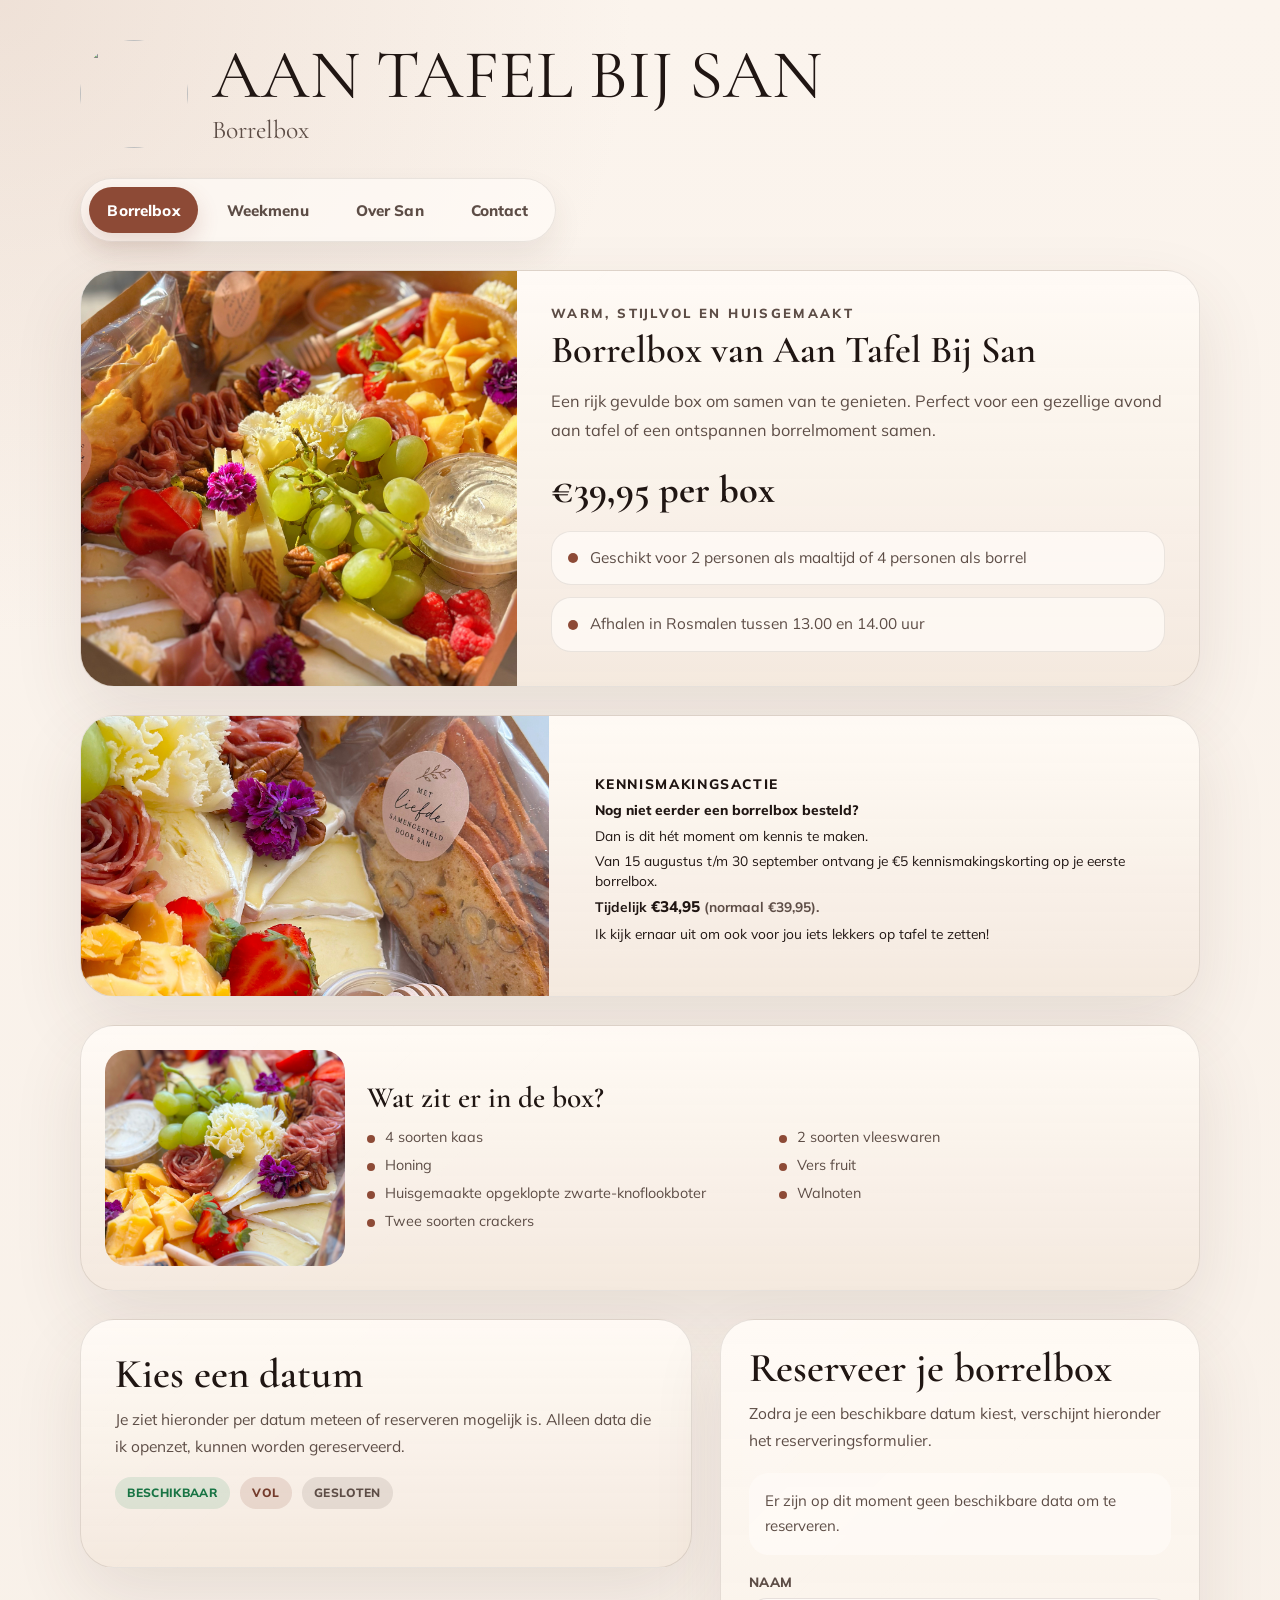
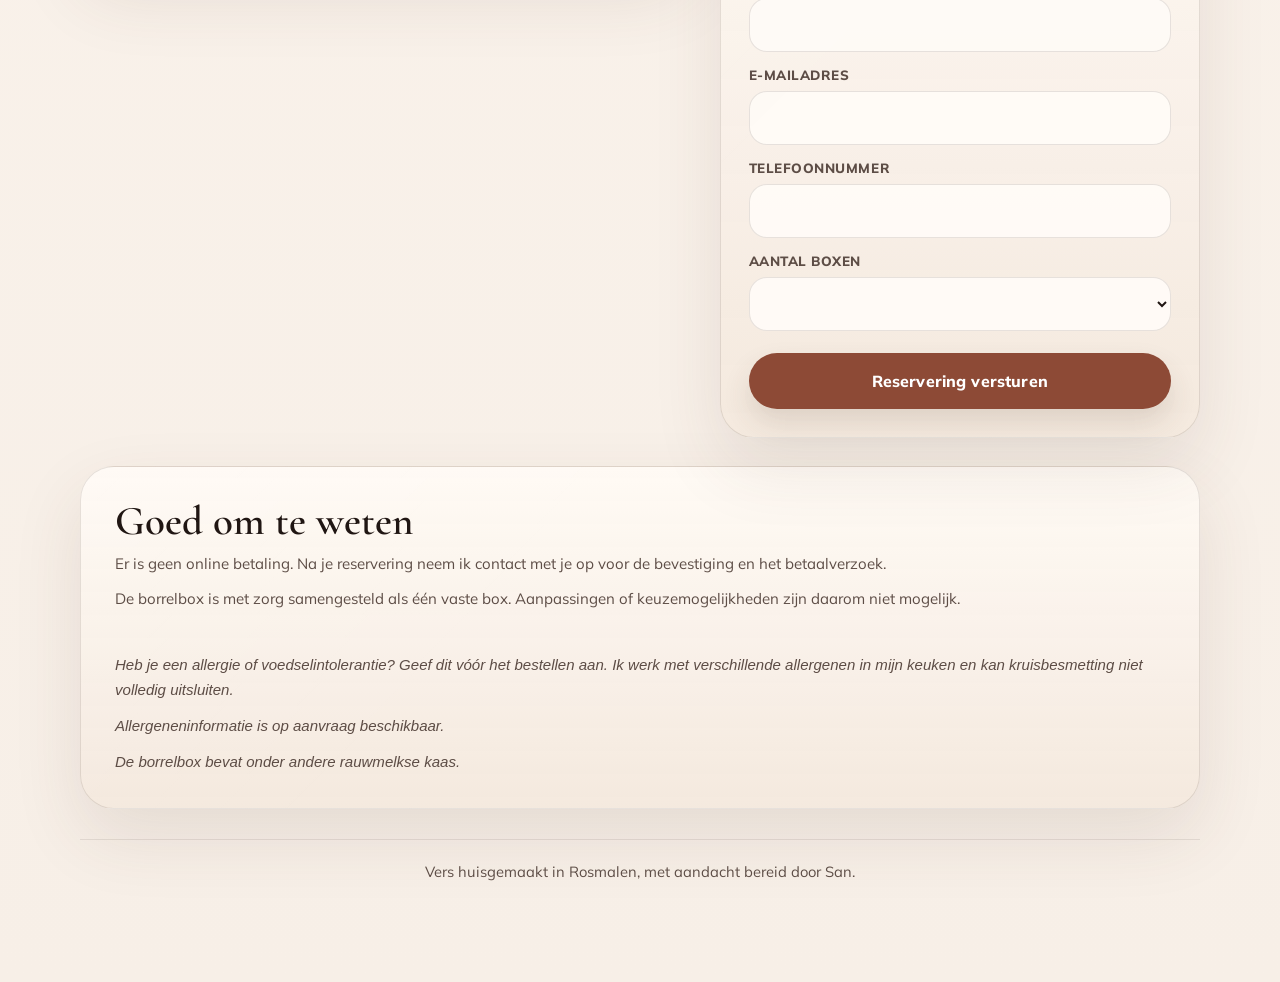
==== commit 3a4dd0e3: "Refresh borrelbox date script cache" ====
--- a/index.html
+++ b/index.html
@@ -856,6 +856,6 @@
       <p class="page-footer">Vers huisgemaakt in Rosmalen, met aandacht bereid door San.</p>
     </main>
 
-    <script src="borrelbox.js?v=20260825-closed-0829"></script>
+    <script src="borrelbox.js?v=20260906-oct-nov-dates"></script>
   </body>
 </html>
